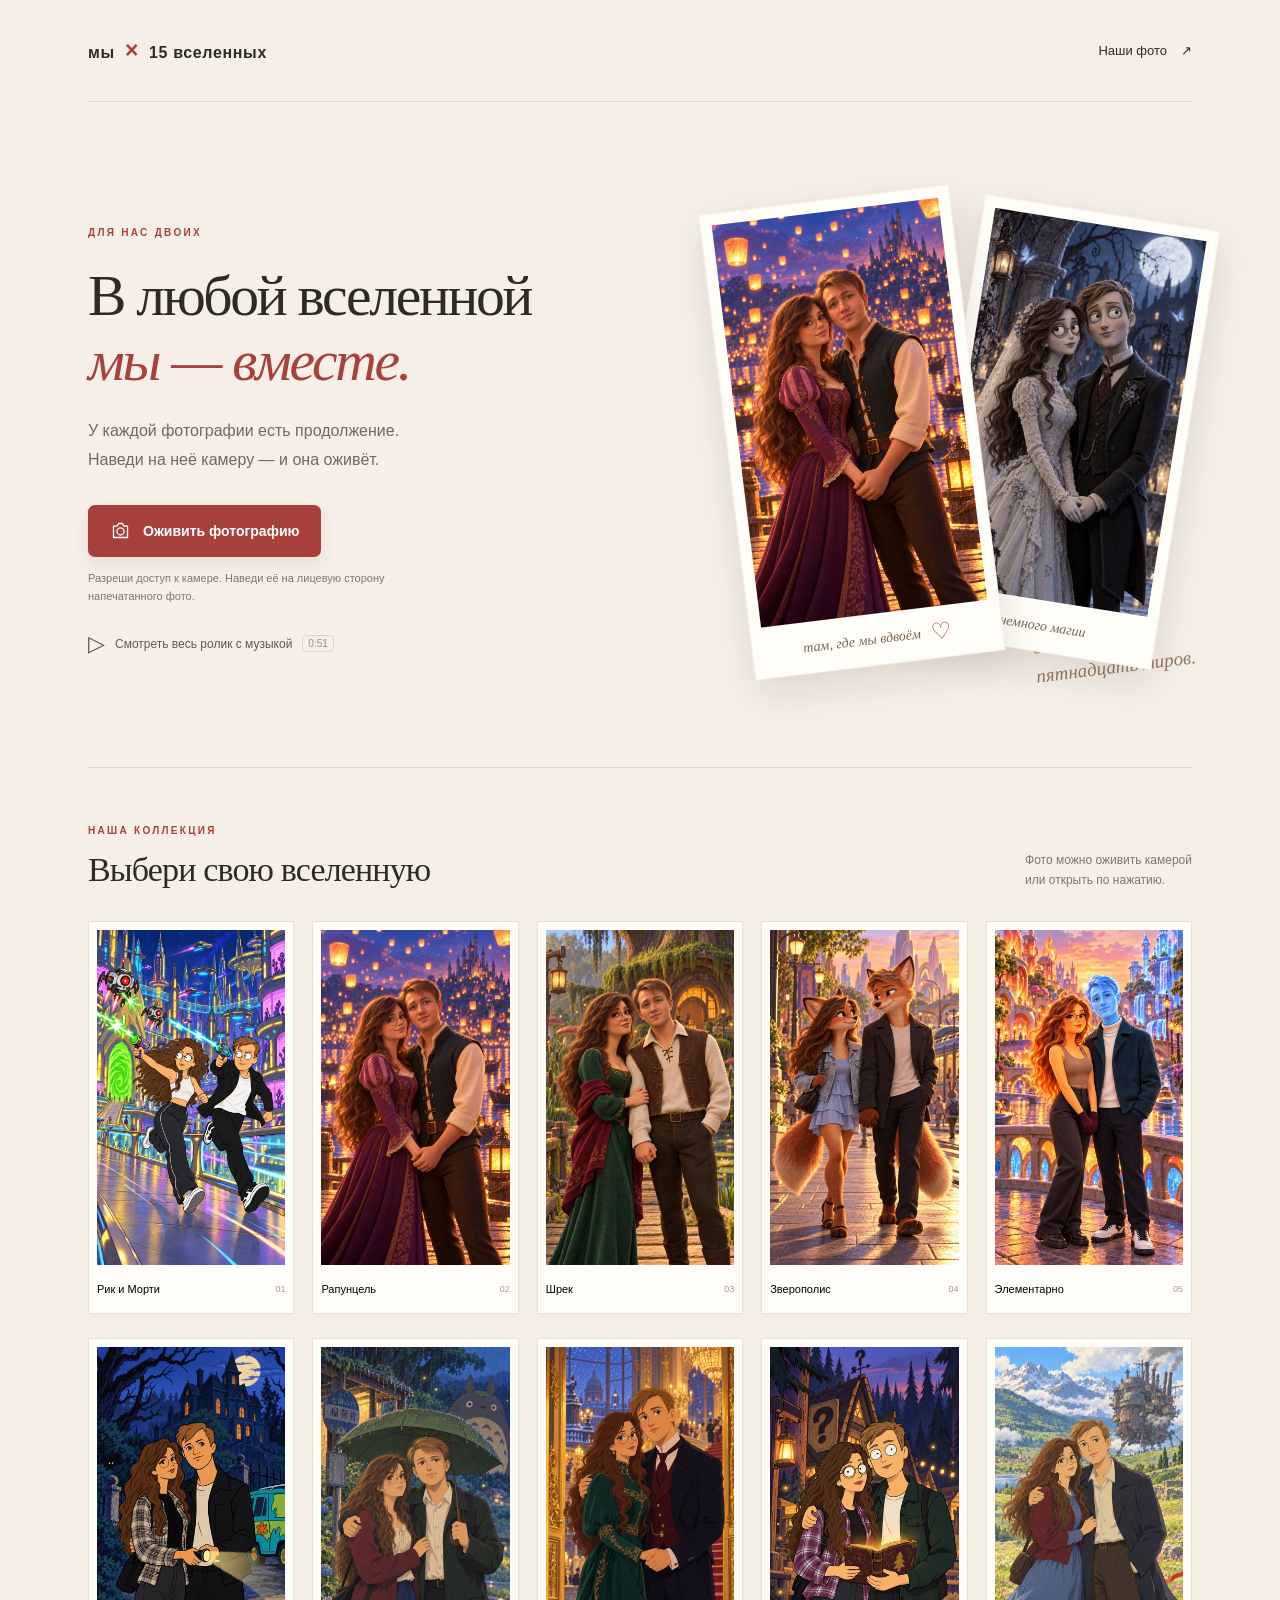
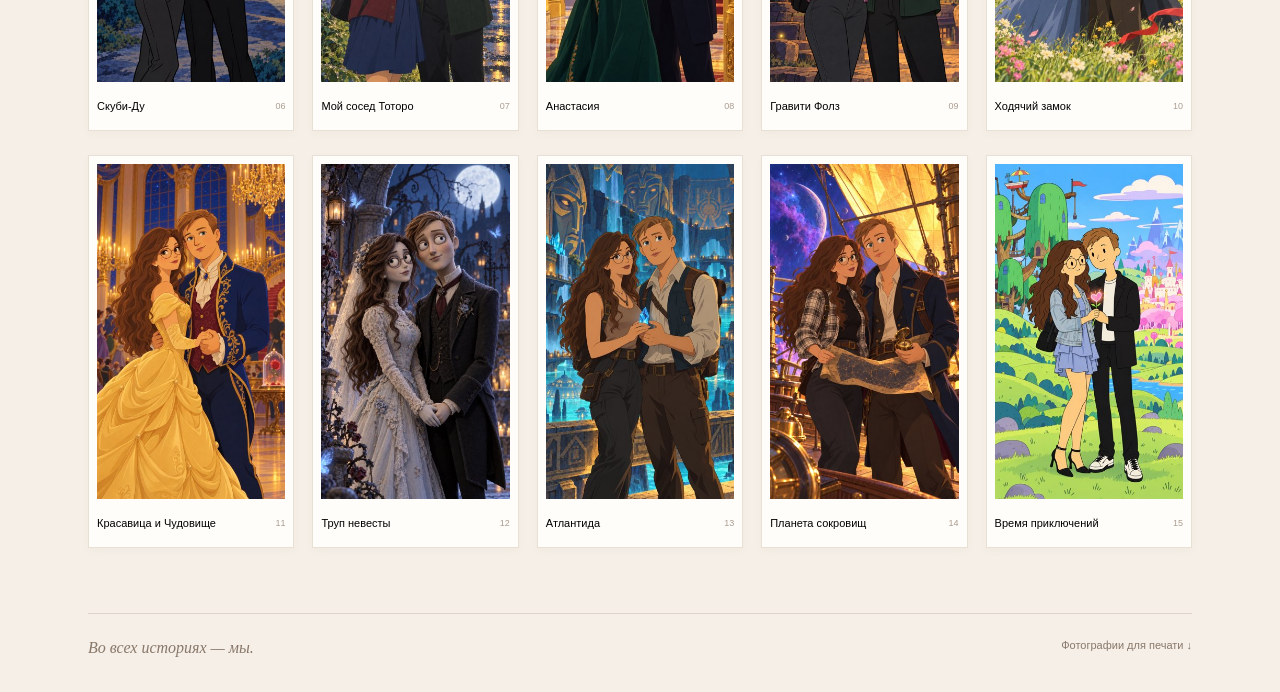
==== index.html @ 00d01a8c "Add fifteen-photo AR collection with local media and image tracking" ====
<!doctype html>
<html lang="ru">
<head>
  <meta charset="utf-8">
  <meta name="viewport" content="width=device-width,initial-scale=1,viewport-fit=cover">
  <meta name="theme-color" content="#f5efe7">
  <meta name="description" content="Пятнадцать мультвселенных, в которых мы вместе. Живые фотографии для нас двоих.">
  <meta name="robots" content="noindex,nofollow">
  <title>Наши мультвселенные</title>
  <link rel="icon" href="./heart.svg" type="image/svg+xml">
  <link rel="stylesheet" href="./styles.css">
  <script type="importmap">{"imports":{"three":"./vendor/three/build/three.module.js","three/addons/":"./vendor/three/examples/jsm/"}}</script>
  <script type="module" src="./app.js"></script>
</head>
<body>
  <main id="home">
    <header class="masthead"><a class="wordmark" href="./" aria-label="На главную">мы <span>×</span> 15 вселенных</a><a class="quiet-link" href="#collection">Наши фото <span aria-hidden="true">↗</span></a></header>
    <section class="hero" aria-labelledby="hero-title">
      <div class="hero-copy"><span class="eyebrow">ДЛЯ НАС ДВОИХ</span><h1 id="hero-title">В любой вселенной<br><em>мы — вместе.</em></h1><p class="intro">У каждой фотографии есть продолжение.<br>Наведи на неё камеру — и она оживёт.</p>
        <button id="start-camera" class="button primary" type="button"><svg viewBox="0 0 24 24" aria-hidden="true"><path d="M4 7h4l2-3h4l2 3h4v13H4z"/><circle cx="12" cy="13" r="4"/></svg>Оживить фотографию</button>
        <p class="camera-note">Разреши доступ к камере. Наведи её на лицевую сторону напечатанного фото.</p>
        <button id="open-film" class="text-button" type="button"><span aria-hidden="true">▷</span> Смотреть весь ролик с музыкой <span class="duration">0:51</span></button>
      </div>
      <div class="hero-art" aria-hidden="true"><div class="polaroid back-card"><img src="./assets/thumbs/12.jpg" alt=""><span>и немного магии</span></div><div class="polaroid front-card"><img src="./assets/photos/02.jpg" alt=""><span>там, где мы вдвоём <i>♡</i></span></div><span class="handwritten">одна история.<br>пятнадцать миров.</span></div>
    </section>
    <section id="collection" class="collection" aria-labelledby="collection-title"><div class="section-heading"><div><span class="eyebrow">НАША КОЛЛЕКЦИЯ</span><h2 id="collection-title">Выбери свою вселенную</h2></div><p>Фото можно оживить камерой<br>или открыть по нажатию.</p></div><div id="photo-grid" class="photo-grid" aria-busy="true"></div></section>
    <footer><span>Во всех историях — мы.</span><a href="./assets/print-originals.zip" download>Фотографии для печати <span aria-hidden="true">↓</span></a></footer>
  </main>
  <section id="camera-view" class="camera-view" aria-label="Камера живых фотографий" hidden>
    <div id="ar-container"></div>
    <div class="camera-top"><button id="close-camera" class="round-control" type="button" aria-label="Закрыть камеру">×</button><span class="camera-brand">Наши мультвселенные</span><button id="camera-help" class="round-control" type="button" aria-label="Как навести камеру">?</button></div>
    <div id="scan-frame" class="scan-frame" aria-hidden="true"><span></span><span></span><span></span><span></span></div>
    <div class="camera-bottom"><div id="scan-progress" class="spinner" aria-hidden="true"></div><p id="camera-status" role="status" aria-live="polite">Готовим камеру…</p><p id="camera-hint">Помести фотографию целиком в кадр. Держи телефон спокойно.</p><button id="replay" class="button light" type="button" hidden>Ещё раз</button></div>
    <video id="ar-video" playsinline webkit-playsinline muted preload="none" class="texture-video"></video>
  </section>
  <dialog id="video-dialog" aria-labelledby="video-title"><button id="close-dialog" class="dialog-close" type="button" aria-label="Закрыть видео">×</button><div class="dialog-content"><span class="eyebrow">НАША ИСТОРИЯ</span><h2 id="video-title">Наши мультвселенные</h2><video id="player" controls playsinline preload="none"></video><a id="download-clip" class="quiet-link" download>Скачать видео ↓</a></div></dialog>
  <div id="notice" class="notice" role="status" hidden></div>
</body>
</html>
---- styles.css ----
:root{font-family:ui-sans-serif,-apple-system,BlinkMacSystemFont,"Segoe UI",sans-serif;color:#302a27;background:#f5efe7;font-synthesis:none;--accent:#a8413c;--muted:#82756d;--line:#dfd4c9}*{box-sizing:border-box}html{scroll-behavior:smooth}body{margin:0}button,a{-webkit-tap-highlight-color:transparent}button{font:inherit;cursor:pointer}a{color:inherit;text-decoration:none}button:focus-visible,a:focus-visible{outline:3px solid #ac6e42;outline-offset:5px}button:disabled{opacity:.55;cursor:wait}main{max-width:1200px;margin:auto;padding:0 48px}.masthead{height:102px;display:flex;justify-content:space-between;align-items:center;border-bottom:1px solid var(--line)}.wordmark{font-size:16px;font-weight:650;letter-spacing:.04em}.wordmark span{font-size:23px;color:var(--accent);padding:0 5px}.quiet-link{font-size:13px;display:inline-flex;gap:14px;align-items:center}.hero{min-height:665px;display:grid;grid-template-columns:1.12fr 1fr;align-items:center;gap:40px;padding:75px 0 65px}.eyebrow{font-size:10px;letter-spacing:.23em;color:var(--accent);font-weight:700}.hero h1{font:400 clamp(38px,4.5vw,60px)/1.12 Georgia,"Times New Roman",serif;letter-spacing:-.04em;margin:24px 0}.hero h1 em{font-weight:400;color:var(--accent)}.intro{font-size:16px;line-height:1.8;color:#76675f;margin:0 0 30px}.button{border:0;border-radius:7px;min-height:52px;padding:15px 22px;display:inline-flex;align-items:center;justify-content:center;gap:12px;font-size:14px;font-weight:600;transition:transform .2s,background .2s}.button:active{transform:scale(.98)}.primary{background:var(--accent);color:white;box-shadow:0 7px 15px #a8413c18}.primary:hover{background:#913732}.button svg{width:21px;height:21px;fill:none;stroke:currentColor;stroke-width:1.5}.camera-note{max-width:320px;font-size:11px;line-height:1.7;color:var(--muted);margin:12px 0 25px}.text-button{border:0;background:transparent;padding:0;display:flex;align-items:center;gap:10px;color:#66574e;font-size:12px}.text-button>span:first-child{font-size:22px}.duration{font-size:10px;color:#9d9087;border:1px solid var(--line);border-radius:4px;padding:2px 5px}.hero-art{position:relative;height:500px;isolation:isolate}.polaroid{background:#fffdf8;padding:11px 11px 0;box-shadow:2px 14px 38px #59412c26;width:252px;border:1px solid #ddd4c647;position:absolute}.polaroid img{width:100%;display:block;aspect-ratio:9/16;object-fit:cover}.polaroid>span{height:51px;display:flex;justify-content:center;align-items:center;gap:10px;font:italic 14px Georgia,serif;color:#786654}.polaroid i{font-size:23px;color:#a8413c}.front-card{top:8px;left:36px;transform:rotate(-7deg);z-index:2}.back-card{top:20px;right:5px;transform:rotate(9deg);z-index:1;width:238px}.back-card img{filter:saturate(.72)}.handwritten{font:italic 19px/1.5 Georgia,serif;color:#927660;position:absolute;right:-3px;bottom:9px;transform:rotate(-7deg)}.collection{padding:52px 0 65px;border-top:1px solid var(--line);scroll-margin-top:25px}.section-heading{display:flex;align-items:end;justify-content:space-between;margin-bottom:30px;gap:25px}.section-heading h2{font:400 34px/1.2 Georgia,serif;letter-spacing:-.025em;margin:12px 0 0}.section-heading p{font-size:12px;line-height:1.7;color:var(--muted);margin:0}.photo-grid{display:grid;grid-template-columns:repeat(5,1fr);gap:24px 18px}.photo-card{display:block;border:1px solid #e8dfd5;background:#fffdf9;padding:8px 8px 0;text-align:left;box-shadow:0 3px 8px #65503f08;transition:transform .2s,box-shadow .2s}.photo-card:hover{transform:translateY(-4px) rotate(-1deg);box-shadow:0 10px 20px #65503f15}.photo-card img{width:100%;aspect-ratio:9/16;object-fit:cover;display:block}.card-caption{min-height:48px;display:flex;align-items:center;justify-content:space-between;gap:7px;font-size:11px}.card-caption b{font-weight:500}.card-caption span{color:#aa9c91;font-size:9px}footer{border-top:1px solid var(--line);padding:25px 0 35px;display:flex;justify-content:space-between;gap:15px;font-size:11px;color:#89786a}footer>span{font:italic 16px Georgia,serif}.camera-view{position:fixed;inset:0;background:#181614;z-index:50;color:#fff;overflow:hidden}.camera-view[hidden]{display:none}#ar-container{position:absolute;inset:0;overflow:hidden}#ar-container video{object-fit:cover}#ar-container canvas{display:block}.camera-top{position:absolute;inset:0 0 auto;display:flex;align-items:center;justify-content:space-between;padding:calc(16px + env(safe-area-inset-top)) 20px 28px;background:linear-gradient(#0008,transparent);z-index:4}.round-control{height:42px;width:42px;border:1px solid #ffffff40;border-radius:50%;color:#fff;background:#15151560;font-size:26px}.camera-brand{font:italic 18px Georgia,serif;text-shadow:0 2px 5px #0005}.camera-bottom{position:absolute;bottom:0;left:0;right:0;padding:40px 24px calc(28px + env(safe-area-inset-bottom));text-align:center;background:linear-gradient(transparent,#000b);z-index:4;pointer-events:none}.camera-bottom button{pointer-events:auto}.camera-bottom p{margin:8px 0}#camera-status{font-size:17px;font-weight:600}#camera-hint{font-size:12px;line-height:1.65;color:#eee9e1;max-width:330px;margin:0 auto 12px}.scan-frame{width:min(60vw,230px);aspect-ratio:9/16;position:absolute;top:48%;left:50%;transform:translate(-50%,-50%);z-index:3;opacity:.7;pointer-events:none}.scan-frame span{position:absolute;width:24px;height:24px;border-color:#fff;border-style:solid;border-width:0}.scan-frame span:nth-child(1){top:0;left:0;border-top-width:2px;border-left-width:2px}.scan-frame span:nth-child(2){top:0;right:0;border-top-width:2px;border-right-width:2px}.scan-frame span:nth-child(3){bottom:0;left:0;border-bottom-width:2px;border-left-width:2px}.scan-frame span:nth-child(4){bottom:0;right:0;border-bottom-width:2px;border-right-width:2px}.scan-frame.found{opacity:0}.light{background:#fffdf5;color:#3b322a;min-height:40px;font-size:12px;padding:10px 17px}.texture-video{position:fixed;left:-10px;top:-10px;width:1px;height:1px;opacity:.001;pointer-events:none}.spinner{width:23px;height:23px;border:2px solid #ffffff55;border-top-color:#fff;border-radius:50%;animation:spin .8s linear infinite;margin:0 auto 14px}.spinner[hidden]{display:none}@keyframes spin{to{transform:rotate(360deg)}}dialog{padding:0;background:#fffdf7;color:#302a27;border:0;border-radius:14px;width:min(420px,94vw);max-height:94dvh;box-shadow:0 20px 80px #0004}dialog::backdrop{background:#1b1511b8;backdrop-filter:blur(6px)}.dialog-close{position:absolute;right:12px;top:12px;border:0;background:#ece3d9;border-radius:50%;height:34px;width:34px;font-size:23px;z-index:1}.dialog-content{padding:30px 24px 22px}.dialog-content h2{font:400 25px Georgia,serif;margin:10px 30px 18px 0}.dialog-content video{display:block;background:#161411;width:100%;max-height:68dvh;border-radius:5px}.dialog-content .quiet-link{margin-top:15px;color:var(--accent)}.notice{position:fixed;bottom:calc(20px + env(safe-area-inset-bottom));left:50%;transform:translateX(-50%);background:#302a27;color:white;border-radius:10px;padding:15px 20px;width:min(440px,92vw);z-index:100;font-size:13px;line-height:1.6;box-shadow:0 10px 35px #0003}.notice[hidden]{display:none}.loading-card{aspect-ratio:9/17;background:#e9dfd3;border-radius:4px}
@media(max-width:950px){main{padding:0 28px}.hero{gap:15px;grid-template-columns:1fr .9fr}.hero-art{transform:scale(.87);transform-origin:center right}.front-card{left:-10px}.photo-grid{grid-template-columns:repeat(4,1fr)}}
@media(max-width:680px){main{padding:0 22px}.masthead{height:76px}.wordmark{font-size:13px}.masthead .quiet-link{font-size:11px}.hero{display:flex;flex-direction:column;align-items:stretch;gap:30px;padding:42px 0 40px;min-height:auto}.hero-copy{text-align:center}.hero h1{font-size:43px;margin:18px 0;line-height:1.12}.intro{font-size:14px;line-height:1.7;margin-bottom:24px}.camera-note{margin:12px auto 20px;max-width:285px}.text-button{margin:auto;justify-content:center}.hero-art{width:340px;max-width:100%;height:385px;margin:4px auto 0;transform:none}.polaroid{width:195px;padding:8px 8px 0}.polaroid>span{height:40px;font-size:12px}.front-card{left:24px;top:0}.back-card{width:180px;right:5px;top:20px}.handwritten{font-size:15px;right:0;bottom:-4px}.collection{padding:35px 0}.section-heading{display:block;margin-bottom:23px}.section-heading h2{font-size:28px}.section-heading p{margin-top:13px;font-size:11px}.section-heading p br{display:none}.photo-grid{grid-template-columns:repeat(3,1fr);gap:14px 10px}.photo-card{padding:5px 5px 0}.card-caption{min-height:44px;font-size:9px;line-height:1.35}.card-caption span{font-size:8px}footer{padding:22px 0;align-items:center}footer>span{font-size:13px}footer a{font-size:9px;max-width:118px;text-align:right;line-height:1.5}.camera-brand{font-size:16px}}
@media(prefers-reduced-motion:reduce){html{scroll-behavior:auto}*{transition:none!important}.spinner{animation-duration:1.8s}}

.photo-card img{height:auto}
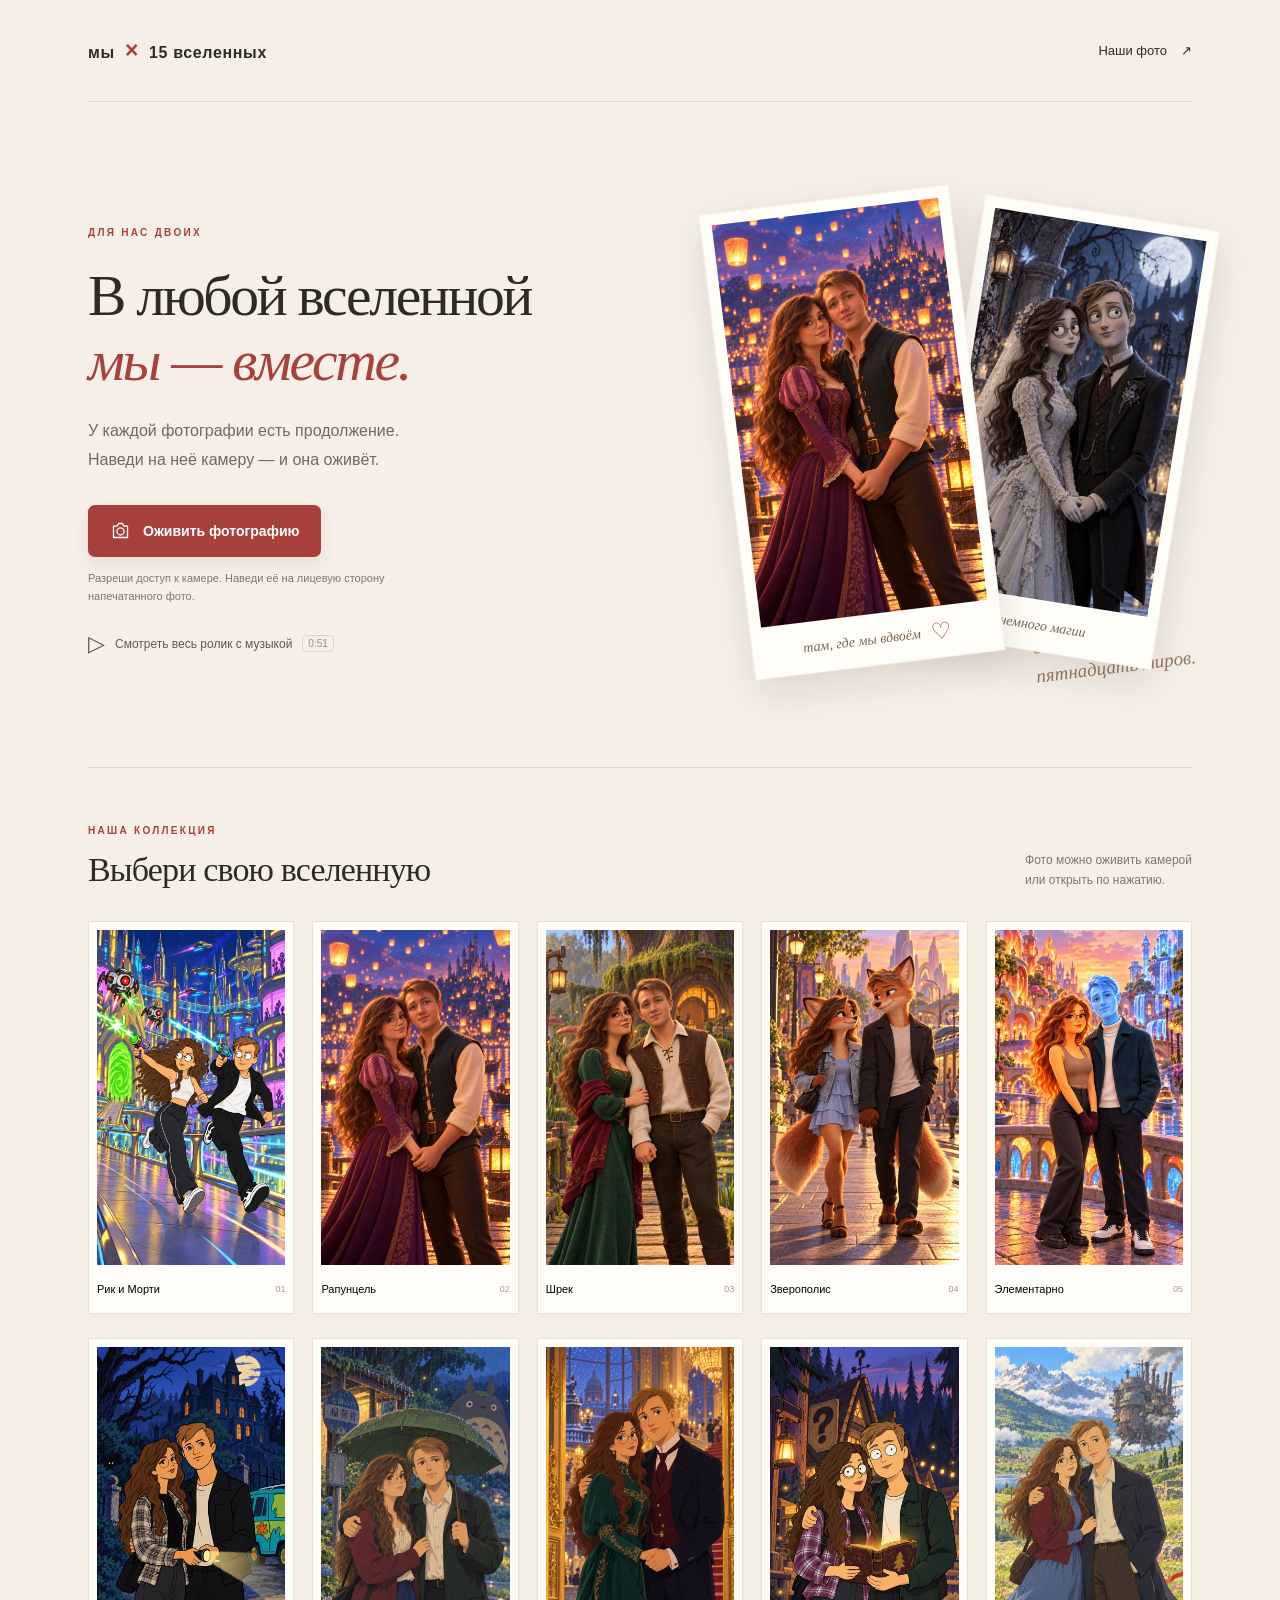
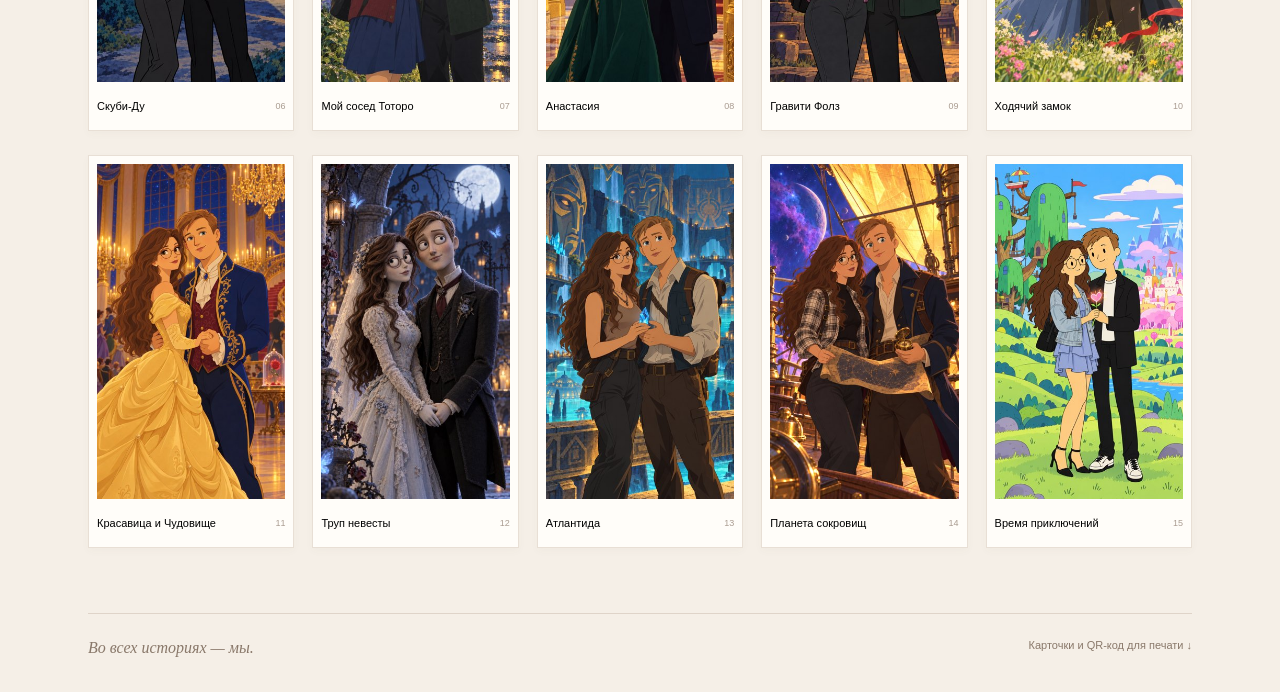
==== commit 99a7c084: "Add printable portrait cards and shared AR QR code" ====
--- a/index.html
+++ b/index.html
@@ -24,7 +24,7 @@
       <div class="hero-art" aria-hidden="true"><div class="polaroid back-card"><img src="./assets/thumbs/12.jpg" alt=""><span>и немного магии</span></div><div class="polaroid front-card"><img src="./assets/photos/02.jpg" alt=""><span>там, где мы вдвоём <i>♡</i></span></div><span class="handwritten">одна история.<br>пятнадцать миров.</span></div>
     </section>
     <section id="collection" class="collection" aria-labelledby="collection-title"><div class="section-heading"><div><span class="eyebrow">НАША КОЛЛЕКЦИЯ</span><h2 id="collection-title">Выбери свою вселенную</h2></div><p>Фото можно оживить камерой<br>или открыть по нажатию.</p></div><div id="photo-grid" class="photo-grid" aria-busy="true"></div></section>
-    <footer><span>Во всех историях — мы.</span><a href="./assets/print-originals.zip" download>Фотографии для печати <span aria-hidden="true">↓</span></a></footer>
+    <footer><span>Во всех историях — мы.</span><a href="./print/">Карточки и QR-код для печати <span aria-hidden="true">↓</span></a></footer>
   </main>
   <section id="camera-view" class="camera-view" aria-label="Камера живых фотографий" hidden>
     <div id="ar-container"></div>
